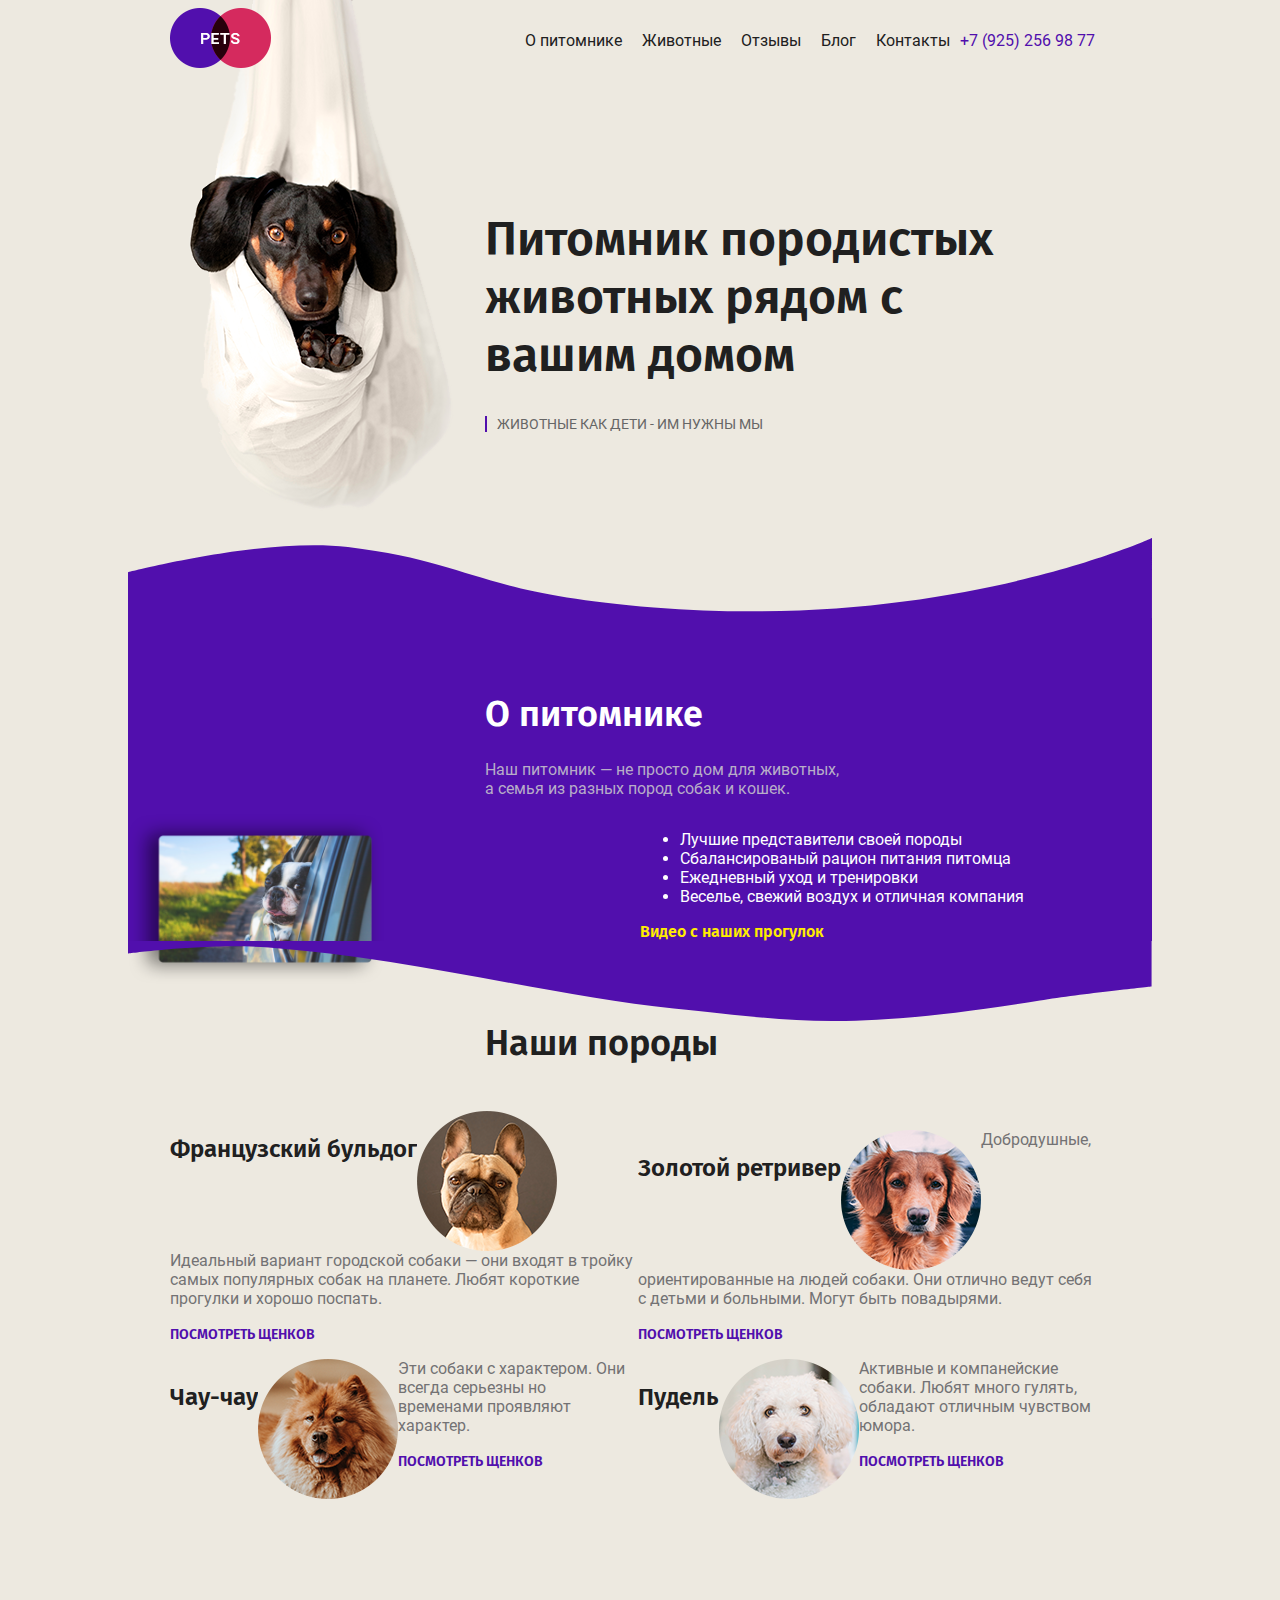
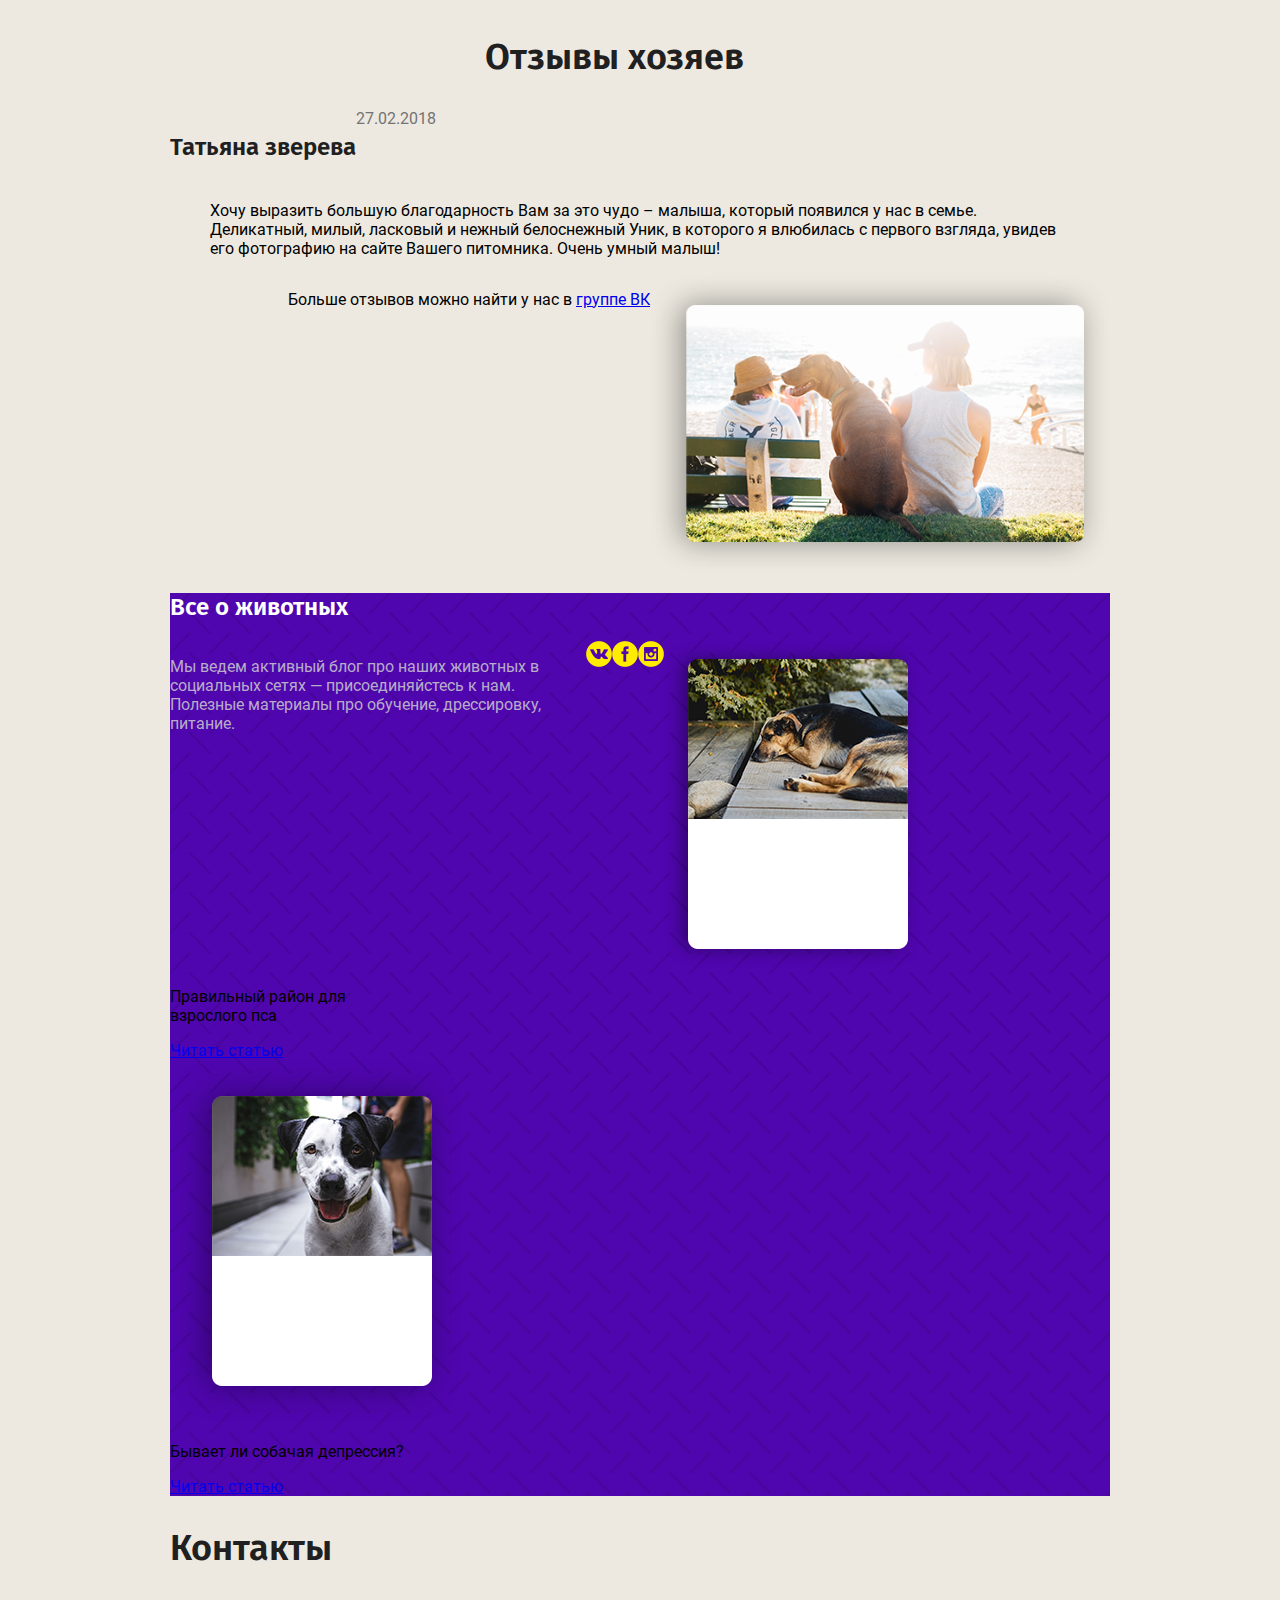
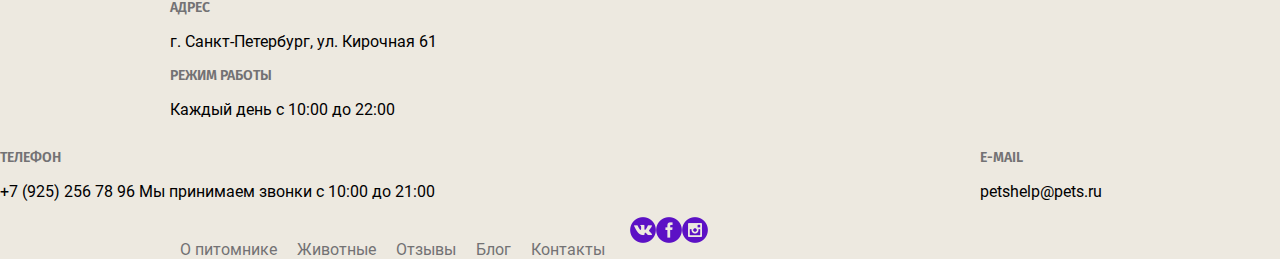
==== index.html @ 74f01251 "20.06.18" ====
<!DOCTYPE html>
<html lang="ru">
<head>
	<meta charset="UTF-8">
	<title>Питомник для собак</title>
	<link rel="stylesheet" href="style/normalize.css">
	<link rel="stylesheet" href="style/style.css">
</head>
<body>
	<div class="wrapper">
	<header class="pages-header">
		<div class="container">
			<div class="logo"></div>
			<nav class="main-nav">
				<ul class="main-nav__list">
					<li class="main-nav__item"><a href="#" class="main-nav__link">О питомнике</a> </li>
					<li class="main-nav__item"><a href="#" class="main-nav__link">Животные</a></li>
					<li class="main-nav__item"><a href="#" class="main-nav__link">Отзывы</a></li>
					<li class="main-nav__item"><a href="#" class="main-nav__link">Блог</a></li>
					<li class="main-nav__item"><a href="#" class="main-nav__link">Контакты</a></li>
				</ul>
			</nav>
			<div class="phone-header">
			<a href="tel:+78000000897867" class="phne-link">+7 (925) 256 98 77</a>
			</div>
		</div>

	</header>

	<main>
		<section class="promo">
			<div class="container">
				<div class="promo-info">
					<h1 class="promo-title">Питомник породистых животных рядом с вашим домом</h1>
				<p class="promo-slogan">животные как дети - им нужны мы</p>
				</div>

			</div>
		</section>

		<section class="about">
			<div class="container">
				<div class="about-info">
				<h1 class="about-title">О питомнике</h2>
				<p class="about-slogan">Наш питомник — не просто дом для животных, <br>
					а семья из разных пород собак и кошек.</p>  
				</div>
			</div>
			<div class="about-photo">
				<img src="images/about_img.png" class="about-photo" alt="about-photo">
			</div>
			<div class="info-list">
				<div class="list-about"><ul>
					<li>Лучшие представители своей породы</li>
					<li>Сбалансированый рацион питания питомца</li>
					<li>Ежедневный уход и тренировки </li>
					<li>Веселье, свежий воздух и отличная компания</li>
				</ul>
				</div>
				<a href="#" class="about-video-link">Видео с наших прогулок</a>
			</div>
		</section>
		</div>

		<section class="types">
			<div class="container">
				<h2 class="types-reviews-title">Наши породы</h2>
				<div class="types-wrapper">
				<article class="french-bulldog">
					<h3 class="dog-name">Французский бульдог</h3>
					<img src="images/photo_french_bulldog.png" alt="бульдог" class="profile">
					<p class="dog-info">Идеальный вариант городской собаки — они входят в тройку самых популярных собак на планете. Любят короткие прогулки и хорошо поспать.</p>
					<a href="#" class="view-dogs">посмотреть щенков</a>
				</article>
				</div>


				<div class="types-wrapper">
				<article class="golden_retriever">
					<h3 class="dog-name">Золотой ретривер</h3>
					<img src="images/photo_golden_retriever.png" alt="золотой ретривер" class="profile">
					<p class="dog-info">Добродушные, ориентированные на людей собаки. Они отлично ведут себя с детьми и больными. Могут быть повадырями.</p>
					<a href="#" class="view-dogs">посмотреть щенков</a>
				</article>
				</div>


				<div class="types-wrapper">
					<article class="chow_chow">
					<h3 class="dog-name">Чау-чау</h3>
					<img src="images/photo_chow_chow.png" alt="чау-чау" class="profile">
					<p class="dog-info">Эти собаки с характером. Они всегда серьезны но временами проявляют характер.</p>
					<a href="#" class="view-dogs">посмотреть щенков</a>
				</article>
				</div>

				<div class="types-wrapper">
					<article class="poodle">
					<h3 class="dog-name">Пудель</h3>
					<img src="images/photo_poodle.png" alt="пудель" class="profile">
					<p class="dog-info">Активные и компанейские собаки. Любят много гулять, обладают отличным чувством юмора.</p>
					<a href="#" class="view-dogs">посмотреть щенков</a>
				</article>
				</div>
			</div>
		</section>


		<section class='reviews'>
			<div class="container">
				<h2 class="types-reviews-title">Отзывы хозяев</h2>
				<article class="reviews-article">
					<div class="reviews-text">
					<h3 class="dog-name">Татьяна зверева</h3>
					<span class="date-revievs">27.02.2018</span>
					<blockquote class="revievs-blockquote">Xочу выразить большую благодарность Вам за это чудо – малыша, который появился у нас в семье. Деликатный, милый, ласковый и нежный белоснежный Уник, в которого я влюбилась с первого взгляда, увидев его фотографию на сайте Вашего питомника. Очень умный малыш!</blockquote>
					</div>
					<div class="photo-reviews">
						<img src="images/photo_review.png" alt="photo_review" class="reviev-photo">
						<p class="more-reviews">Больше отзывов можно найти у нас в <a href="#">группе ВК</a>
						</p>
					</div>
				</article>
			</div>
		</section>

		<section class="blog_list">
			<div class="container">
				<div class="blog-all">
				<h2 class="all-tittle">Все о животных</h2>
				<p class="all-text">Мы ведем активный блог про наших животных в социальных сетях — присоединяйстесь к нам. Полезные материалы про обучение, дрессировку, питание.</p>
				<a class="social-icon-vk"></a>
				<a class="social-icon-facebook"></a>
				<a class="social-icon-instagram"></a>
				<div class="blog-list">
					<img src="images/blog_list_img_1.png" alt="blog_list_img_1 ">
					<p class="img-h">Правильный район для взрослого пса</p>
					<a href="#">Читать статью</a>
				</div>

				<div class="blog-list">
					<img src="images/blog_list_img_2.png" alt="blog_list_img_2">
					<p>Бывает ли собачая депрессия?</p>
					<a href="#">Читать статью</a>
				</div>
			</section>
				</div>


			<section class="contacs">
				<div class="container">
					<div class="adress-time"></div>
				<h2 class="contacts-tittle">Контакты</h2>
				<h3 class="contacs-info-title">Адрес</h3>
				<p>г. Санкт-Петербург, ул. Кирочная 61</p>
				<h3 class="contacs-info-title">Режим работы</h3>
				<p>Каждый день с 10:00 до 22:00 </p>
				</div>


				<div class="email-tell">
					<h3 class="contacs-info-title">E-mail</h3>
					<p>petshelp@pets.ru</p>
				</div>

				<div>
					<h3 class="contacs-info-title">Телефон</h3>
					<p>+7 (925) 256 78 96
						Мы принимаем звонки с 10:00 до 21:00
					</p>
				</div>
			</section>
			</div>
			</div>

		</main>

		<footer class="pages-footer">
			<div class="container">
				<nav class="main-nav-footer">
					<ul class="main-nav-footer__list">
						<li class="main-nav-footer__item"><a href="#" class="main-nav-footer__link">О питомнике</a> </li>
						<li class="main-nav-footer__item"><a href="#" class="main-nav-footer__link">Животные</a></li>
						<li class="main-nav-footer__item"><a href="#" class="main-nav-footer__link">Отзывы</a></li>
						<li class="main-nav-footer__item"><a href="#" class="main-nav-footer__link">Блог</a></li>
						<li class="main-nav-footer__item"><a href="#" class="main-nav-footer__link">Контакты</a></li>

					</ul>
				</nav>

				<a class="social-icon-vk-1"></a>
				<a class="social-icon-facebook-1"></a>
					<a class="social-icon-instagram-1"></a>
			</div>


			</footer>
		</div>
	</body>
</html>
---- style/style.css ----
@font-face {
font-family: 'Fira Sans';
font-style: normal;
font-weight: 600;
src: local('Fira Sans SemiBold'), local('FiraSans-SemiBold'),
url('../fonts/fira-sans/fira-sans-v8-latin_cyrillic-600.woff2') format('woff2'), /* Super Modern Browsers */
url('../fonts/fira-sans/fira-sans-v8-latin_cyrillic-600.woff') format('woff'); 
}

@font-face {
font-family: 'Roboto';
font-style: normal;
font-weight: 400;
src: local('Roboto'), local('Roboto-Regular'),
url('../fonts/roboto/roboto-v18-latin_cyrillic-regular.woff2') format('woff2'), /* Super Modern Browsers */
url('../fonts/roboto/roboto-v18-latin_cyrillic-regular.woff') format('woff');
}



@font-face {
font-family: 'Roboto';
font-style: italic;
font-weight: 400;
src: local('Roboto Italic'), local('Roboto-Italic'),
url('../fonts/roboto/roboto-v18-latin_cyrillic-italic.woff2') format('woff2'), /* Super Modern Browsers */
url('../fonts/roboto/roboto-v18-latin_cyrillic-italic.woff') format('woff');
}


@font-face {
font-family: 'Roboto';
font-style: normal;
font-weight: 500;
src: local('Roboto Medium'), local('Roboto-Medium'),
url('../fonts/roboto/roboto-v18-latin_cyrillic-500.woff2') format('woff2'), /* Super Modern Browsers */
url('../fonts/roboto/roboto-v18-latin_cyrillic-500.woff') format('woff');
}


body {
	margin: 0;
	padding: 0;
	background-color: #ede9e0;
	font-family: Roboto, Arial, Helvetica, sans-serif;
}

.wrapper {
	width: 1024px;
	margin: 0 auto;
	background: url('../images/dog.png') no-repeat 42px 0px;
}

.container {
	width: 940px;
	margin: 0 auto;
}

.container::after {
	content: "";
	display: table;
	clear: both;
}

.pages-header{
	padding-top: 8px;
}
 
.logo {
	width: 101px;
	height: 60px;
	float: left;
	background-position: -2px -0px; 
}

.phone-header {
	width: 150px;
	float: left;
	padding-top: 23px;

	
}

.phne-link{
	color: #510fad;
	text-decoration: none;
	

}

.main-nav {
	width: 689px;
	float: left;
	font-size: 0px;
	padding-top: 23px;
}

.main-nav__list {
	padding: 0px;
	list-style: none;
	text-align: right;
}

.main-nav__item {
	display: inline-block;
	padding: 0px 10px;
	font-size: 16px;
}

.main-nav__link{
	color: #202020;
	text-decoration: none;
}

.promo{
	min-height: 550px;
}
.promo-title {
	font-family: Fira Sans;
	font-size: 48px;
	color: #202020;

}

.promo-info{
	padding: 110px 100px 0px 315px;
}

.promo-slogan{
	border-left: 2px solid #510fad;
	padding-left: 10px;
	color: #666;
	text-transform: uppercase;
	font-size: 14px;

}

.about{
	background-color: #510fad;
	position: relative;
}

.about::before{
	content: "";
	display: block;
	background-image: url(../images/bg-about.svg);
	background-repeat: no-repeat;
	width: 100%;
	height: 80px;
	position: absolute;
	top: -80px;

}

.about::after{
	content: "";
	display: block;
	background-image: url(../images/bg-about.svg);
	background-repeat: no-repeat;
	background-position:  0 100%;
	width: 100%;
	height: 80px;
	position: absolute;
	bottom: -80px;
}

.about-info{
	padding: 50px 100px 0px 315px;
	text-align: left;
}

.about-title{
	font-family: Fira Sans;
	font-size: 36px;
	color: #ffffff;
}

.about-slogan{
	color: #b8adc8;
	font-size: 16px;
}



.list-about{
	width: 50%;
	float: left;
    color: #ffffff;
	font-size: 16px;
}



.about-video-link{
	font-family: Fira Sans;
	font-size: 16px;
	color: #ffec00;
	text-decoration: none;
	width: 50%;
	
}

.types-reviews-title{
	font-family: Fira Sans;
	font-size: 36px;
	color: #202020;
	padding: 50px 100px 0px 315px;
}

.about-photo{
	width: 50%;
	float: left;
}

.types-wrapper{
	 width: 464px;
    height: 212px;
    display: inline-block;
}




.profile {
    width: 140px;
    float: left;

    
  }

.dog-info{
	font-size: 16px;
	color: #737274
	

	
}

.dog-name{
	font-family: Fira Sans;
	font-size: 24px;
	color:  #202020;
	display: inline-block;
  vertical-align: top;
  overflow: hidden;
  float: left;
}



.view-dogs{
	font-family: Fira Sans;
	font-size: 14px;
	color:  #510fad;
	text-decoration: none;
	text-transform: uppercase;

}

.reviews-text{
	float: left;
}
.date-revievs{
	font-size: 16px;
	color: #737274;
	float: left;

}

.reviev-photo{
	width: 460px;
	float: right;
}

.more-reviews{
	float: right;
}

.all-tittle{
	color: #ffff;
	font-family: Fira Sans;
	font-style: 36px;
}

.blog-all{
	background-image: url(../images/backgroun_pattern.svg);
	position: relative;

}

.all-text{
	color:#b8adc8;
	width: 416px;
	float: left;
}

.social-icon-vk{
	width: 101px;
	height: 60px;
	float: left;
	background-position: -2px -0px; 

}

.social-icon-facebook{
	width: 101px;
	height: 60px;
	float: left;
	background-position: -2px -0px; 

}

.social-icon-instagram{
	width: 101px;
	height: 60px;
	float: left;
	background-position: -2px -0px; 

}

.blog-list{
	

}

.revievs-blockquote{
	float: left;

	
}

.img-h{
	width: 200px;
}

.contacts-tittle{
	font-family: Fira Sans;
	font-size: 36px;
	color: #202020;

}

.contacs-info-title{
	font-family: Fira Sans;
	font-size: 14px;
	color: #737274;
	text-transform: uppercase;
}

.adress-time{
	width: 461px;
	float: left;
}

.email-tell{
	width: 300px;
	float: right;
}

.main-nav-footer {
	border-bottom: : 2px solid #737274;
	display: inline-block;
	width: 460px;
	float: left;
	font-size: 0px;
	padding-top: 23px;
}

.main-nav-footer__list {
	padding: 0px;
	list-style: none;
	text-align: left;
}

.main-nav-footer__item {
	display: inline-block;
	padding: 0px 10px;
	font-size: 16px;
}

.main-nav-footer__link{
	color: #737274;
	text-decoration: none;
}

.social-icon-vk-1{
	width: 101px;
	height: 60px;
	float: left;
	background-position: -2px -0px; 
}

.social-icon-facebook-1{
	width: 101px;
	height: 60px;
	float: left;
	background-position: -2px -0px; 

}

.social-icon-instagram-1{
	width: 101px;
	height: 60px;
	float: left;
	background-position: -2px -0px; 


}



.logo, 
.q, 
.social-icon-facebook-1, 
.social-icon-facebook, 
.social-icon-instagram-1, 
.social-icon-instagram, 
.social-icon-vk-1, 
.social-icon-vk, 
.arrow-next-1, 
.arrow-next { 
	background-image: url('../images/sprite.png');
	background-repeat: no-repeat;
}
 
.q { background-position: -2px -62px; width: 81px; height: 66px; }
.social-icon-facebook-1 { background-position: -2px -130px; width: 26px; height: 26px; }
.social-icon-facebook { background-position: -30px -130px; width: 26px; height: 26px; }
.social-icon-instagram-1 { background-position: -58px -130px; width: 26px; height: 26px; }
.social-icon-instagram { background-position: -2px -158px; width: 26px; height: 26px; }
.social-icon-vk-1 { background-position: -30px -158px; width: 26px; height: 26px; }
.social-icon-vk { background-position: -58px -158px; width: 26px; height: 26px; }
.arrow-next-1 { background-position: -2px -186px; width: 20px; height: 14px; }
.arrow-next { background-position: -24px -186px; width: 20px; height: 14px; }
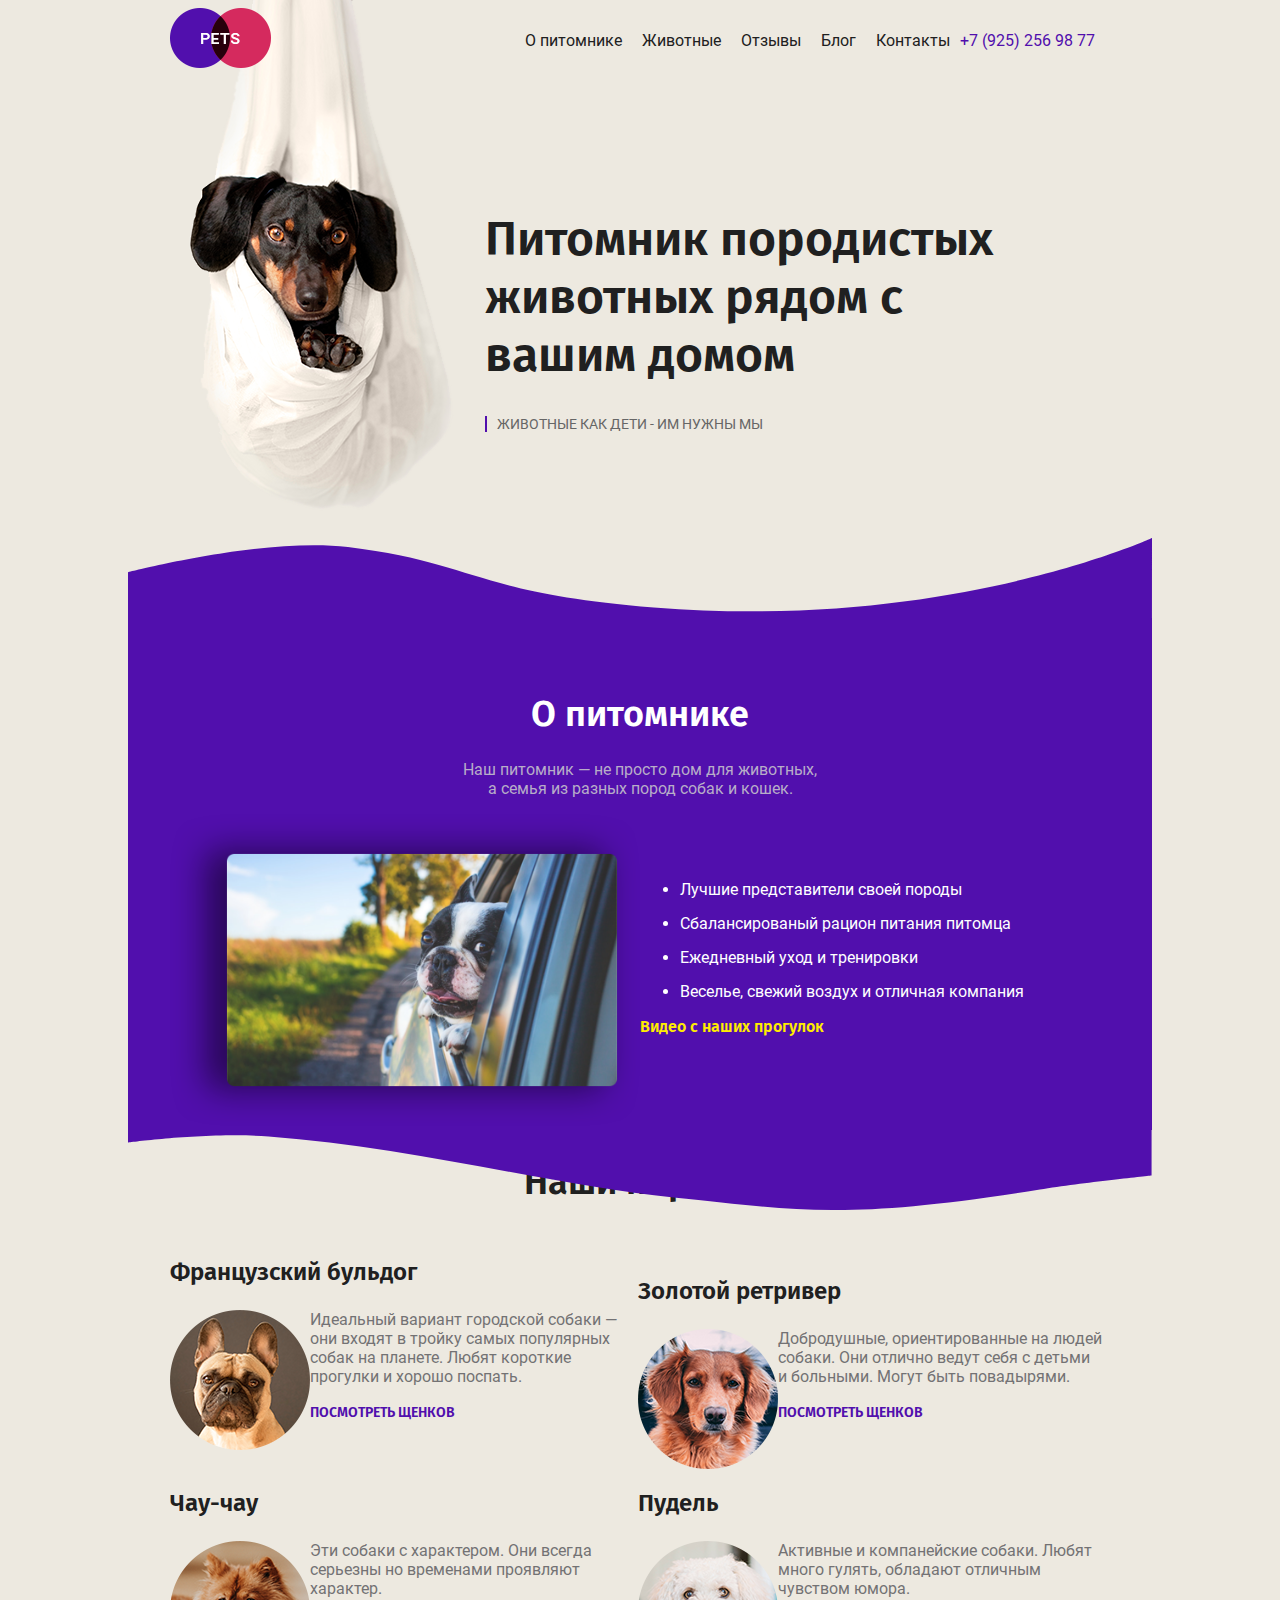
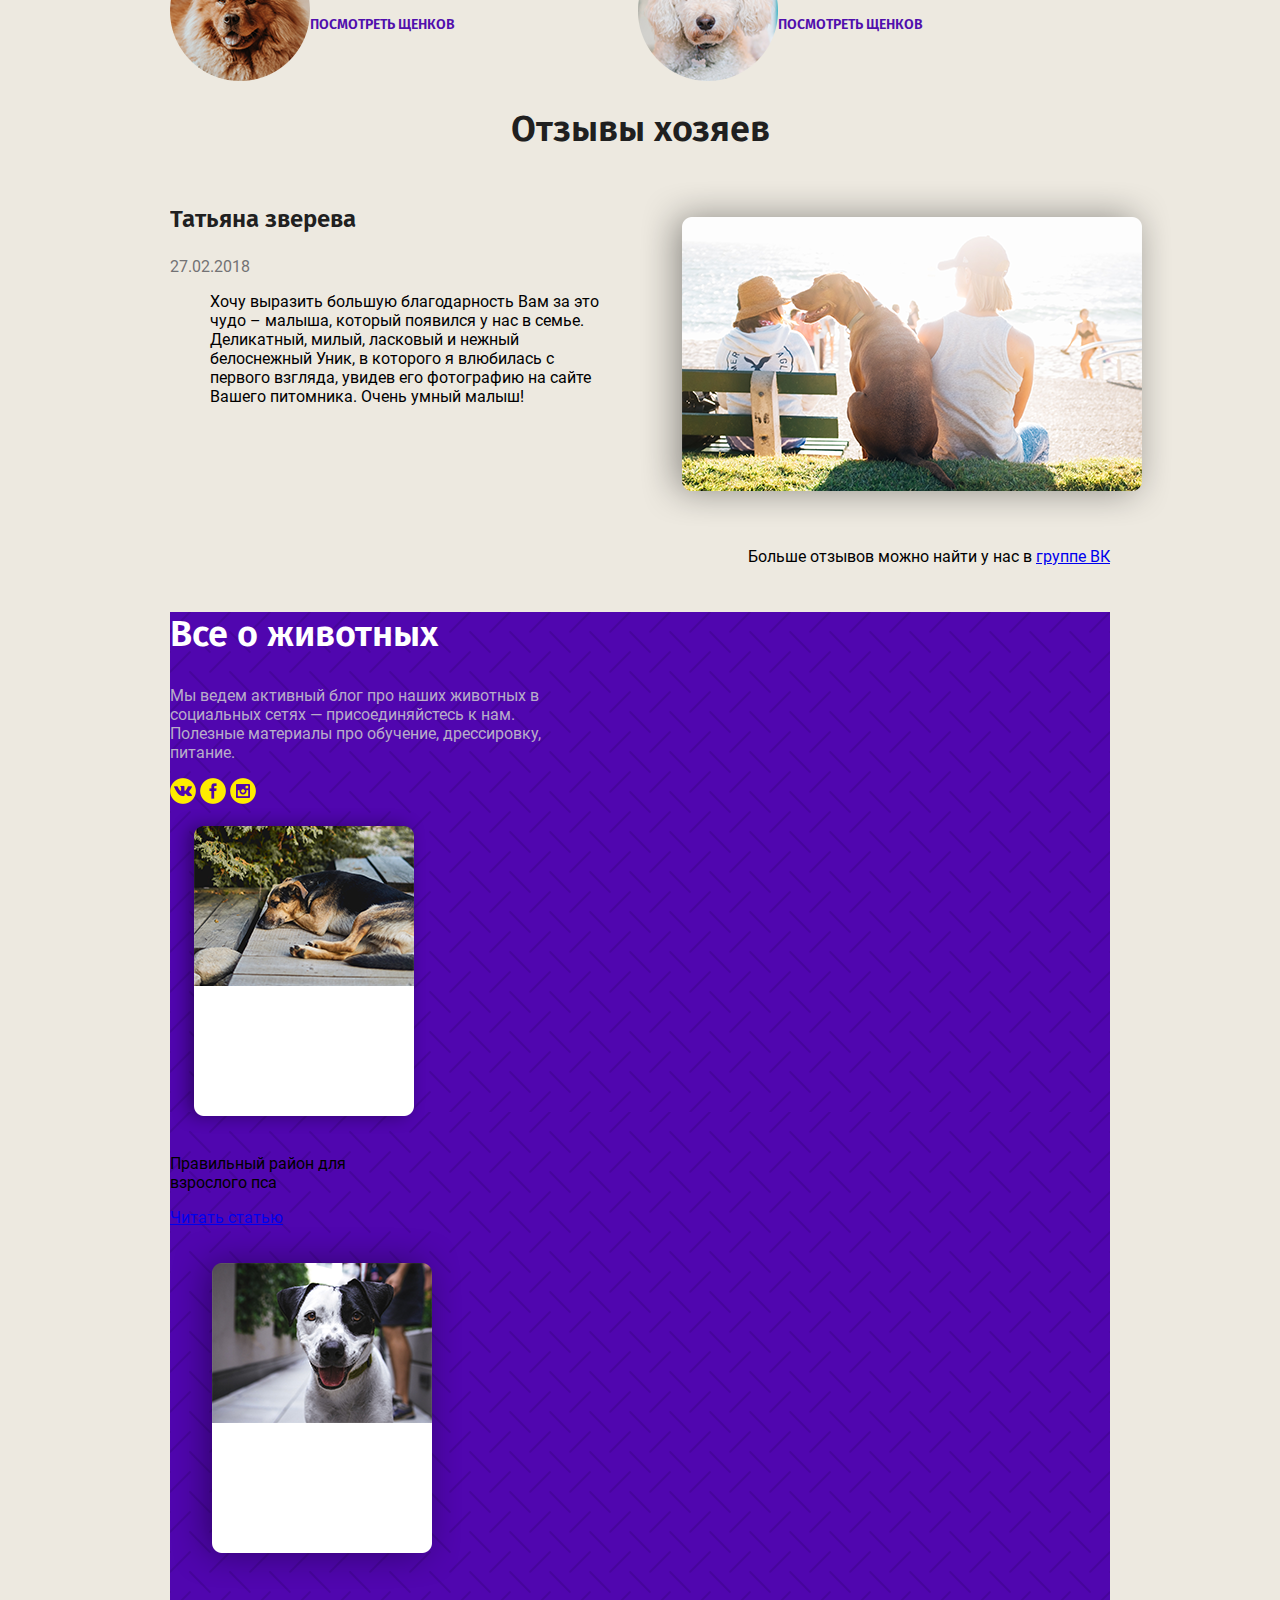
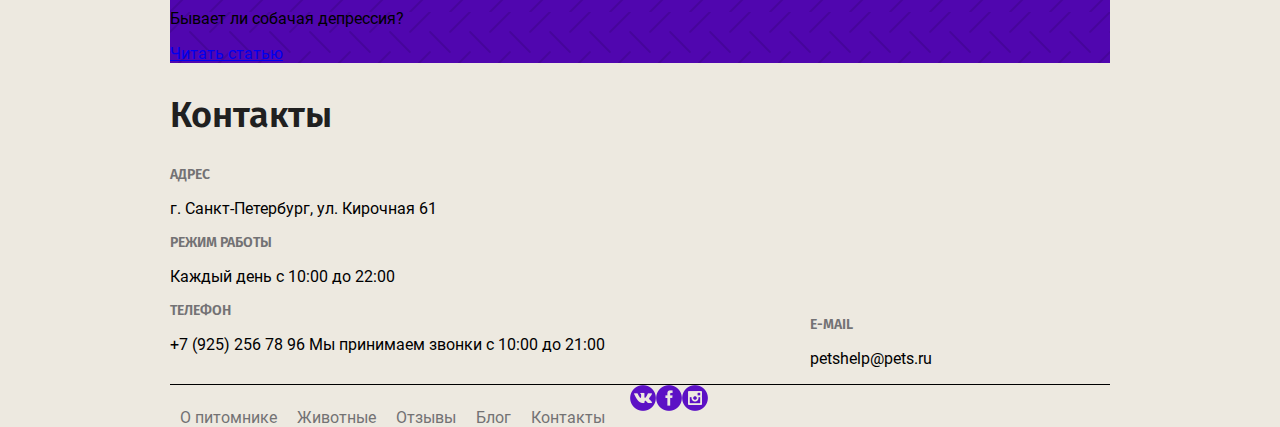
==== commit 2ed84b82: "20.06 edit" ====
--- a/index.html
+++ b/index.html
@@ -45,20 +45,21 @@
 				<p class="about-slogan">Наш питомник — не просто дом для животных, <br>
 					а семья из разных пород собак и кошек.</p>  
 				</div>
-			</div>
+			
 			<div class="about-photo">
-				<img src="images/about_img.png" class="about-photo" alt="about-photo">
+				<img src="images/about_img.png" class="about-photo__img" alt="about-photo">
 			</div>
 			<div class="info-list">
 				<div class="list-about"><ul>
-					<li>Лучшие представители своей породы</li>
-					<li>Сбалансированый рацион питания питомца</li>
-					<li>Ежедневный уход и тренировки </li>
-					<li>Веселье, свежий воздух и отличная компания</li>
+					<li class="list-about__item">Лучшие представители своей породы</li>
+					<li class="list-about__item">Сбалансированый рацион питания питомца</li>
+					<li class="list-about__item">Ежедневный уход и тренировки </li>
+					<li class="list-about__item">Веселье, свежий воздух и отличная компания</li>
 				</ul>
 				</div>
 				<a href="#" class="about-video-link">Видео с наших прогулок</a>
 			</div>
+		 	</div>
 		</section>
 		</div>
 
@@ -155,7 +156,7 @@
 				<p>г. Санкт-Петербург, ул. Кирочная 61</p>
 				<h3 class="contacs-info-title">Режим работы</h3>
 				<p>Каждый день с 10:00 до 22:00 </p>
-				</div>
+				
 
 
 				<div class="email-tell">
@@ -168,6 +169,7 @@
 					<p>+7 (925) 256 78 96
 						Мы принимаем звонки с 10:00 до 21:00
 					</p>
+				</div>
 				</div>
 			</section>
 			</div>
--- a/style/style.css
+++ b/style/style.css
@@ -165,8 +165,9 @@
 }
 
 .about-info{
-	padding: 50px 100px 0px 315px;
-	text-align: left;
+	
+	text-align: center;
+	padding-top: 50px;
 }
 
 .about-title{
@@ -187,8 +188,12 @@
 	float: left;
     color: #ffffff;
 	font-size: 16px;
-}
-
+	margin-top: 50px;
+}
+
+.list-about__item{
+	margin-bottom: 15px;
+}
 
 
 .about-video-link{
@@ -204,12 +209,16 @@
 	font-family: Fira Sans;
 	font-size: 36px;
 	color: #202020;
-	padding: 50px 100px 0px 315px;
+	text-align: center;
 }
 
 .about-photo{
 	width: 50%;
 	float: left;
+}
+
+.about-photo__img{
+	width: 100%;
 }
 
 .types-wrapper{
@@ -240,10 +249,10 @@
 	font-family: Fira Sans;
 	font-size: 24px;
 	color:  #202020;
-	display: inline-block;
+	display: block;
   vertical-align: top;
   overflow: hidden;
-  float: left;
+ 
 }
 
 
@@ -259,7 +268,9 @@
 
 .reviews-text{
 	float: left;
-}
+	width: 50%;
+}
+
 .date-revievs{
 	font-size: 16px;
 	color: #737274;
@@ -267,9 +278,11 @@
 
 }
 
-.reviev-photo{
-	width: 460px;
+.photo-reviews{
+	width: 50%;
 	float: right;
+
+
 }
 
 .more-reviews{
@@ -279,7 +292,7 @@
 .all-tittle{
 	color: #ffff;
 	font-family: Fira Sans;
-	font-style: 36px;
+	font-size: 36px;
 }
 
 .blog-all{
@@ -291,29 +304,32 @@
 .all-text{
 	color:#b8adc8;
 	width: 416px;
-	float: left;
+	
 }
 
 .social-icon-vk{
-	width: 101px;
-	height: 60px;
-	float: left;
+	width: 26px;
+	height: 26px;
+	display: inline-block;
+
 	background-position: -2px -0px; 
 
 }
 
 .social-icon-facebook{
-	width: 101px;
-	height: 60px;
-	float: left;
+	width: 26px;
+	height: 26px;
+	display: inline-block;
+	
 	background-position: -2px -0px; 
 
 }
 
 .social-icon-instagram{
-	width: 101px;
-	height: 60px;
-	float: left;
+	width: 26px;
+	height: 26px;
+	display: inline-block;
+
 	background-position: -2px -0px; 
 
 }
@@ -355,6 +371,11 @@
 .email-tell{
 	width: 300px;
 	float: right;
+}
+
+
+.pages-footer .container{
+	border-top: 1px solid;
 }
 
 .main-nav-footer {
@@ -419,7 +440,7 @@
 .social-icon-vk, 
 .arrow-next-1, 
 .arrow-next { 
-	background-image: url('../images/sprite.png');
+	background-image: url('../images/sprite/sprite.png');
 	background-repeat: no-repeat;
 }
  
